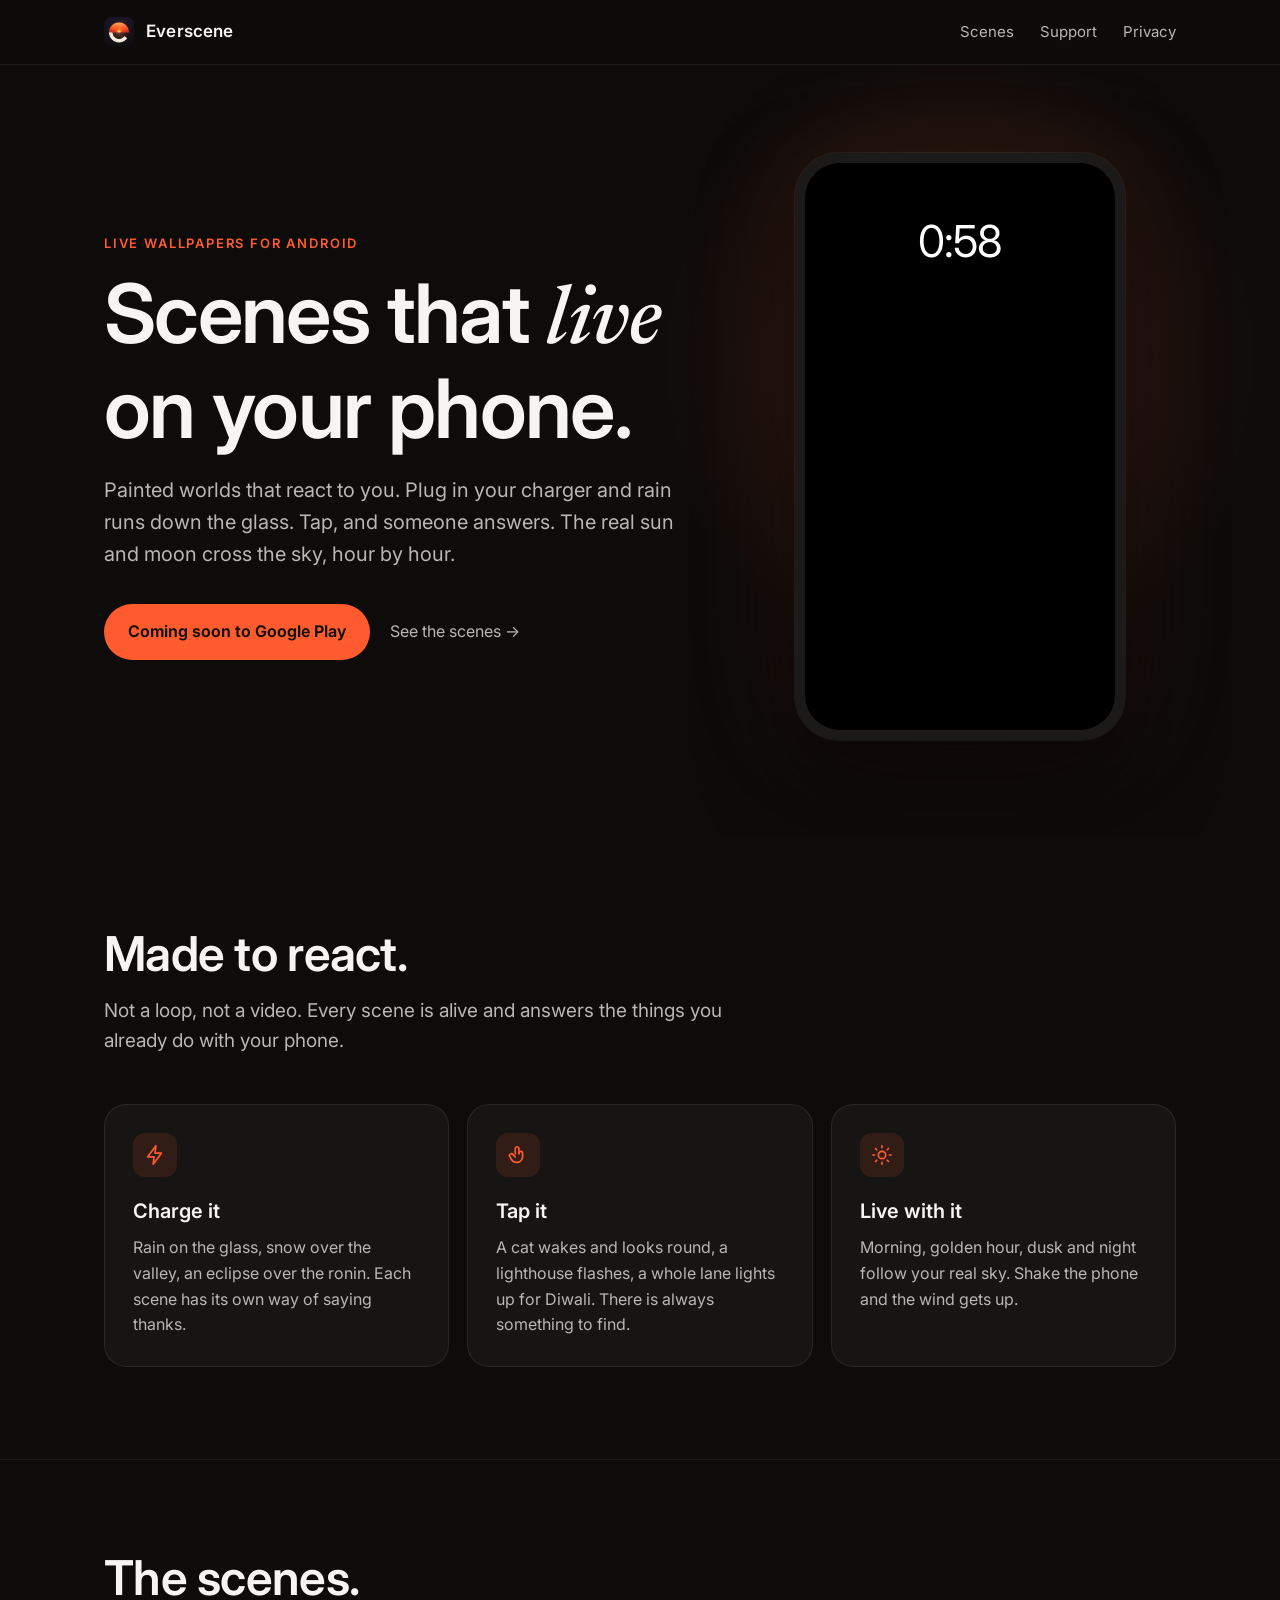
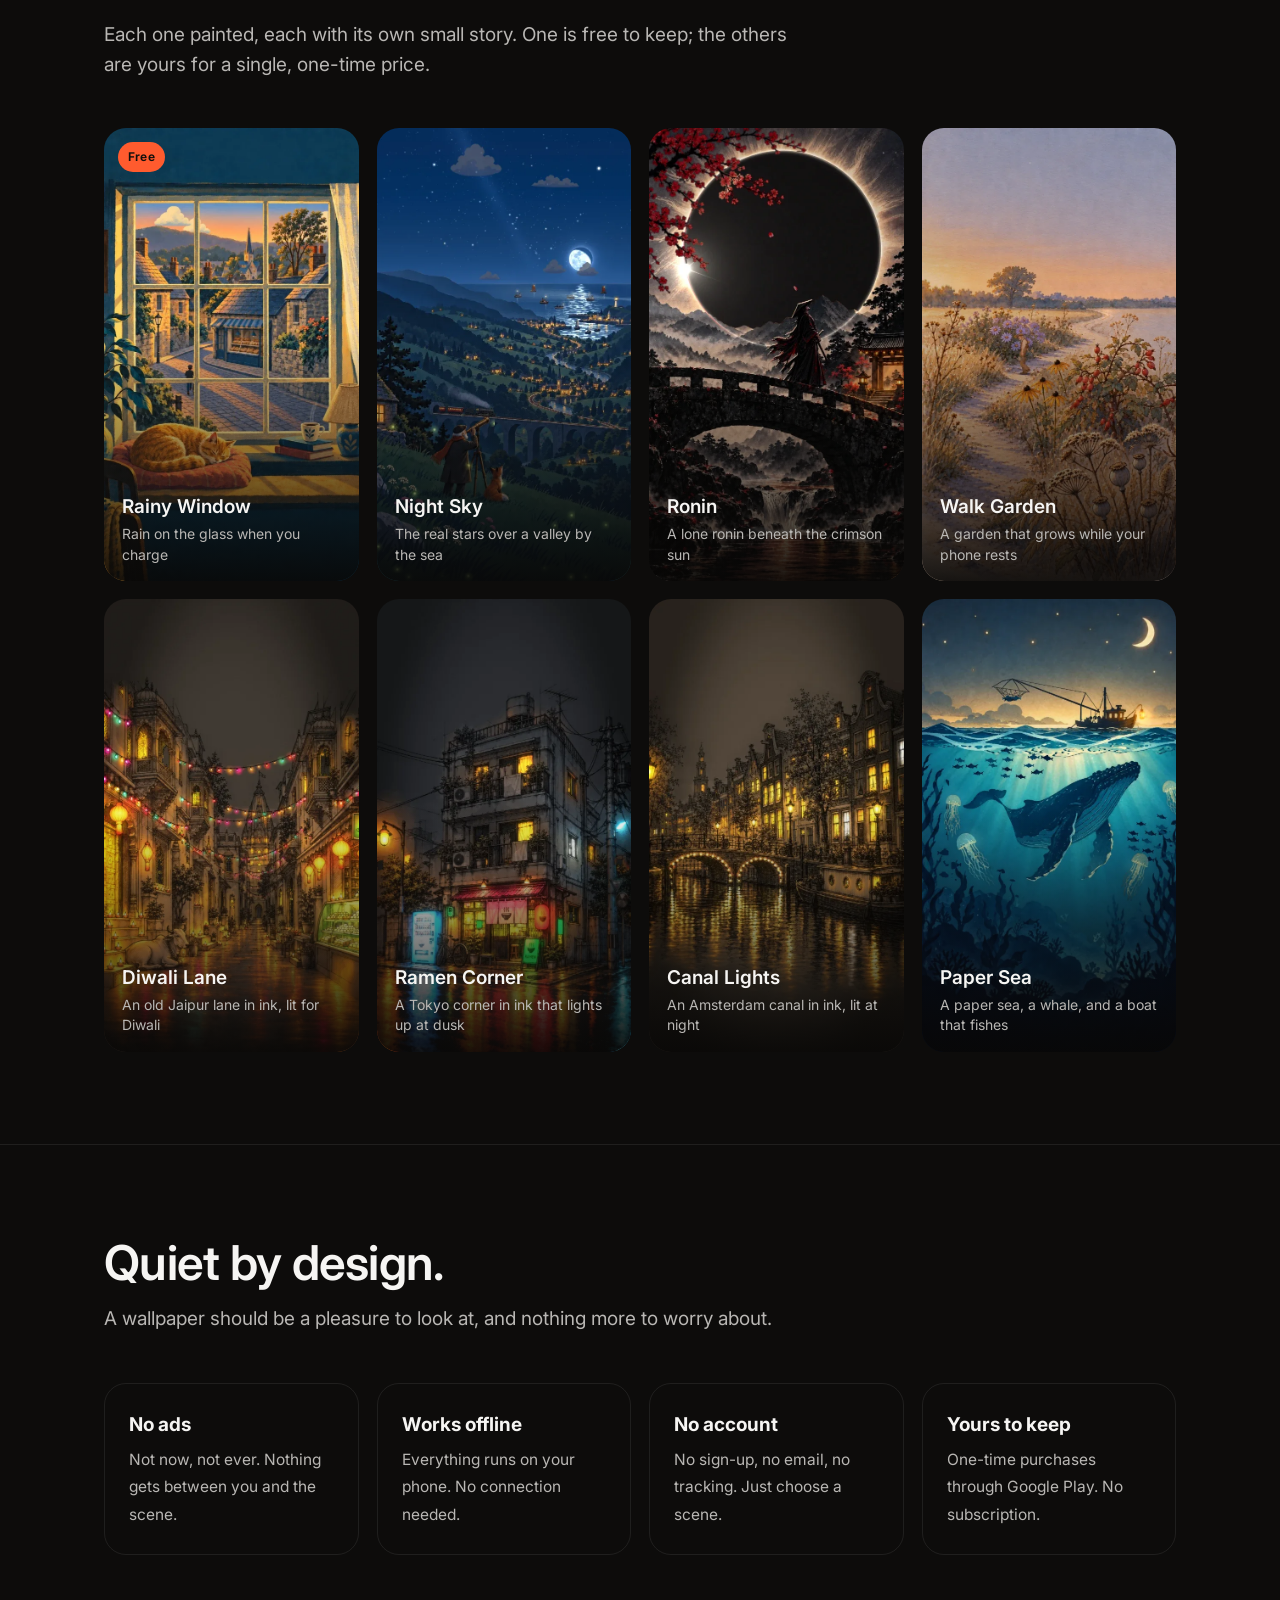
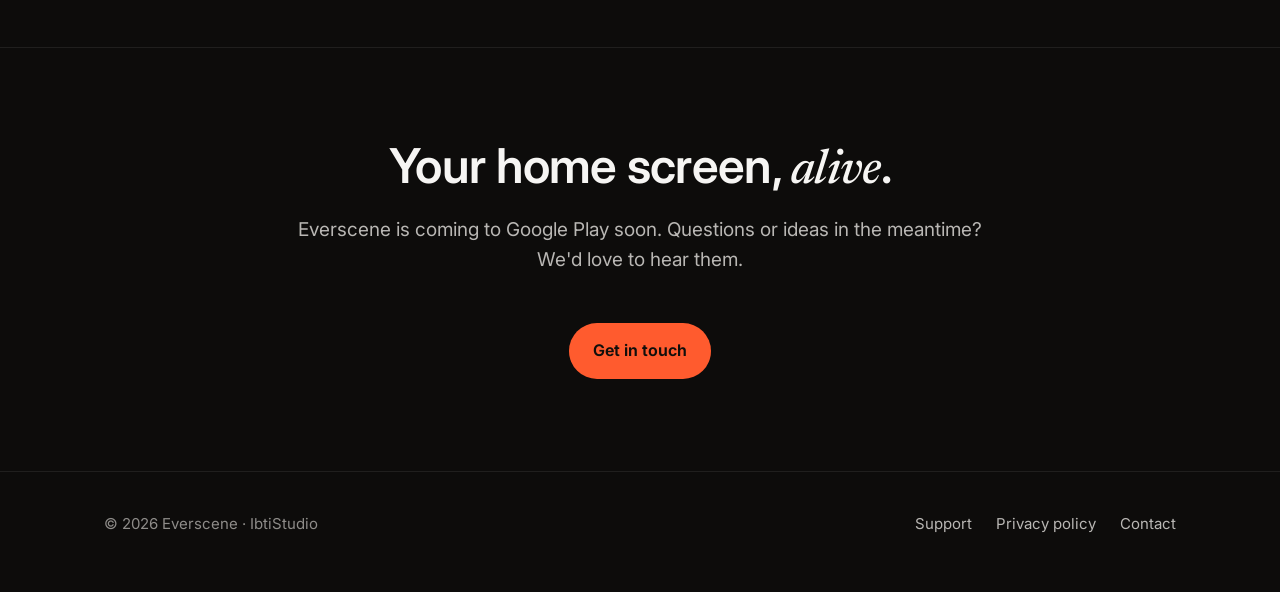
==== index.html @ d56812c7 "Everscene's website: home, privacy policy, support Co-Authored-By: Claude Opus 5.5 (1M context) <nor" ====
<!doctype html>
<html lang="en">
<head>
  <meta charset="utf-8">
  <meta name="viewport" content="width=device-width, initial-scale=1">
  <title>Everscene: Live Wallpapers that react to you</title>
  <meta name="description" content="Painted live wallpapers for Android that react to you: rain when you charge, the real sun and moon, characters who answer your taps. No ads, works offline, no account.">
  <meta name="theme-color" content="#0d0c0b">
  <link rel="icon" href="assets/favicon.png">
  <link rel="apple-touch-icon" href="assets/apple-touch-icon.png">
  <meta property="og:title" content="Everscene: Live Wallpapers">
  <meta property="og:description" content="Painted scenes that live on your phone and react to you. No ads, works offline, no account.">
  <meta property="og:image" content="assets/og.jpg">
  <meta property="og:type" content="website">
  <meta name="twitter:card" content="summary_large_image">
  <link rel="preload" href="assets/fonts/inter.woff2" as="font" type="font/woff2" crossorigin>
  <link rel="stylesheet" href="assets/site.css">
</head>
<body>
  <header class="top">
    <div class="wrap">
      <a class="brand" href="./"><img src="assets/icon-192.png" alt="">Everscene</a>
      <nav class="nav">
        <a href="#scenes">Scenes</a>
        <a href="support/">Support</a>
        <a href="privacy/">Privacy</a>
      </nav>
    </div>
  </header>

  <main>
    <div class="hero">
      <div class="wrap">
        <div>
          <p class="eyebrow">Live wallpapers for Android</p>
          <h1>Scenes that <span class="serif">live</span> on your phone.</h1>
          <p class="lede">Painted worlds that react to you. Plug in your charger and rain runs down the glass. Tap, and someone answers. The real sun and moon cross the sky, hour by hour.</p>
          <div class="cta">
            <span class="button soon" aria-disabled="true">Coming soon to Google Play</span>
            <a class="ghost" href="#scenes">See the scenes &rarr;</a>
          </div>
        </div>
        <div class="phone" aria-hidden="true">
          <div class="notch"></div>
          <div class="screen">
            <img src="assets/scenes/window.webp" alt="">
            <img src="assets/scenes/valley.webp" alt="">
            <img src="assets/scenes/ronin.webp" alt="">
            <img src="assets/scenes/festival.webp" alt="">
            <img src="assets/scenes/garden.webp" alt="">
            <img src="assets/scenes/canal.webp" alt="">
            <img src="assets/scenes/papersea.webp" alt="">
            <img src="assets/scenes/corner.webp" alt="">
          </div>
          <div class="clock">7:42</div>
        </div>
      </div>
    </div>

    <section>
      <div class="wrap">
        <h2 class="reveal">Made to react.</h2>
        <p class="sub reveal">Not a loop, not a video. Every scene is alive and answers the things you already do with your phone.</p>
        <div class="moments">
          <div class="moment reveal">
            <div class="icon"><svg viewBox="0 0 24 24"><path d="M13 2 4 14h7l-1 8 9-12h-7z"/></svg></div>
            <h3>Charge it</h3>
            <p>Rain on the glass, snow over the valley, an eclipse over the ronin. Each scene has its own way of saying thanks.</p>
          </div>
          <div class="moment reveal">
            <div class="icon"><svg viewBox="0 0 24 24"><path d="M9 11V5a2 2 0 0 1 4 0v6"/><path d="M13 10a2 2 0 0 1 4 0v4a6 6 0 0 1-6 6h-1a6 6 0 0 1-5.4-3.4L3 13.5a2 2 0 0 1 3.5-2L9 14"/></svg></div>
            <h3>Tap it</h3>
            <p>A cat wakes and looks round, a lighthouse flashes, a whole lane lights up for Diwali. There is always something to find.</p>
          </div>
          <div class="moment reveal">
            <div class="icon"><svg viewBox="0 0 24 24"><circle cx="12" cy="12" r="4"/><path d="M12 2v2M12 20v2M4.9 4.9l1.4 1.4M17.7 17.7l1.4 1.4M2 12h2M20 12h2M4.9 19.1l1.4-1.4M17.7 6.3l1.4-1.4"/></svg></div>
            <h3>Live with it</h3>
            <p>Morning, golden hour, dusk and night follow your real sky. Shake the phone and the wind gets up.</p>
          </div>
        </div>
      </div>
    </section>

    <section id="scenes">
      <div class="wrap">
        <h2 class="reveal">The scenes.</h2>
        <p class="sub reveal">Each one painted, each with its own small story. One is free to keep; the others are yours for a single, one-time price.</p>
        <div class="scenes">
          <figure class="scene reveal"><img src="assets/scenes/window.webp" alt="A cosy window seat on a rainy village street at golden hour" loading="lazy"><span class="tag">Free</span><figcaption class="cap"><strong>Rainy Window</strong><span>Rain on the glass when you charge</span></figcaption></figure>
          <figure class="scene reveal"><img src="assets/scenes/valley.webp" alt="A valley by the sea under the night sky" loading="lazy"><figcaption class="cap"><strong>Night Sky</strong><span>The real stars over a valley by the sea</span></figcaption></figure>
          <figure class="scene reveal"><img src="assets/scenes/ronin.webp" alt="A lone samurai beneath a crimson sun" loading="lazy"><figcaption class="cap"><strong>Ronin</strong><span>A lone ronin beneath the crimson sun</span></figcaption></figure>
          <figure class="scene reveal"><img src="assets/scenes/garden.webp" alt="A painted garden path in golden light" loading="lazy"><figcaption class="cap"><strong>Walk Garden</strong><span>A garden that grows while your phone rests</span></figcaption></figure>
          <figure class="scene reveal"><img src="assets/scenes/festival.webp" alt="An old Jaipur lane lit for Diwali" loading="lazy"><figcaption class="cap"><strong>Diwali Lane</strong><span>An old Jaipur lane in ink, lit for Diwali</span></figcaption></figure>
          <figure class="scene reveal"><img src="assets/scenes/corner.webp" alt="A Tokyo street corner at night" loading="lazy"><figcaption class="cap"><strong>Ramen Corner</strong><span>A Tokyo corner in ink that lights up at dusk</span></figcaption></figure>
          <figure class="scene reveal"><img src="assets/scenes/canal.webp" alt="An Amsterdam canal at night" loading="lazy"><figcaption class="cap"><strong>Canal Lights</strong><span>An Amsterdam canal in ink, lit at night</span></figcaption></figure>
          <figure class="scene reveal"><img src="assets/scenes/papersea.webp" alt="A paper-cut sea with a whale" loading="lazy"><figcaption class="cap"><strong>Paper Sea</strong><span>A paper sea, a whale, and a boat that fishes</span></figcaption></figure>
        </div>
      </div>
    </section>

    <section>
      <div class="wrap">
        <h2 class="reveal">Quiet by design.</h2>
        <p class="sub reveal">A wallpaper should be a pleasure to look at, and nothing more to worry about.</p>
        <div class="promises">
          <div class="promise reveal"><b>No ads</b><span>Not now, not ever. Nothing gets between you and the scene.</span></div>
          <div class="promise reveal"><b>Works offline</b><span>Everything runs on your phone. No connection needed.</span></div>
          <div class="promise reveal"><b>No account</b><span>No sign-up, no email, no tracking. Just choose a scene.</span></div>
          <div class="promise reveal"><b>Yours to keep</b><span>One-time purchases through Google Play. No subscription.</span></div>
        </div>
      </div>
    </section>

    <section class="closing">
      <div class="wrap">
        <h2 class="reveal">Your home screen, <span class="serif">alive</span>.</h2>
        <p class="sub reveal">Everscene is coming to Google Play soon. Questions or ideas in the meantime? We'd love to hear them.</p>
        <div class="cta reveal">
          <a class="button" href="mailto:reach.ibtisam@gmail.com">Get in touch</a>
        </div>
      </div>
    </section>
  </main>

  <footer>
    <div class="wrap">
      <span>&copy; 2026 Everscene &middot; IbtiStudio</span>
      <nav>
        <a href="support/">Support</a>
        <a href="privacy/">Privacy policy</a>
        <a href="mailto:reach.ibtisam@gmail.com">Contact</a>
      </nav>
    </div>
  </footer>

  <script>
    // gentle reveals as each part comes into view
    const io = new IntersectionObserver((es) => es.forEach((e) => { if (e.isIntersecting) { e.target.classList.add("in"); io.unobserve(e.target); } }), { threshold: 0.12 });
    document.querySelectorAll(".reveal").forEach((el) => io.observe(el));
    // the clock on the phone shows the real time
    const clock = document.querySelector(".clock");
    const tick = () => { const d = new Date(); clock.textContent = d.getHours() + ":" + String(d.getMinutes()).padStart(2, "0"); };
    tick(); setInterval(tick, 15000);
  </script>
</body>
</html>
---- assets/site.css ----
/* Everscene: warm near-black ink, paper-white words, one warm light (Ember) for the one thing to do. */
@font-face { font-family: "Inter"; src: url("fonts/inter.woff2") format("woff2"); font-weight: 100 900; font-display: swap; }
@font-face { font-family: "Newsreader"; src: url("fonts/newsreader_italic.woff2") format("woff2"); font-style: italic; font-weight: 200 800; font-display: swap; }

:root {
  --bg: #0d0c0b;
  --surface: #161513;
  --raised: #1f1e1c;
  --hairline: rgba(255, 255, 255, 0.08);
  --text: #f6f5f3;
  --text2: #b9b7b4;
  --text3: #8e8c89;
  --ember: #ff5b2e;
  --ink: #110f0c;
  --radius: 22px;
  --max: 1120px;
}

* { box-sizing: border-box; }
html { -webkit-text-size-adjust: 100%; scroll-behavior: smooth; }
body {
  margin: 0;
  background: var(--bg);
  color: var(--text);
  font-family: "Inter", system-ui, -apple-system, "Segoe UI", sans-serif;
  font-size: 17px;
  line-height: 1.6;
  -webkit-font-smoothing: antialiased;
}
img { display: block; max-width: 100%; }
a { color: var(--text); text-decoration-color: rgba(255, 91, 46, 0.6); text-underline-offset: 3px; }
a:hover { color: var(--ember); }
.wrap { max-width: var(--max); margin: 0 auto; padding: 0 24px; }
.serif { font-family: "Newsreader", Georgia, serif; font-style: italic; font-weight: 400; }

/* ---- header ---- */
.top {
  position: sticky; top: 0; z-index: 10;
  background: rgba(13, 12, 11, 0.72);
  backdrop-filter: blur(14px); -webkit-backdrop-filter: blur(14px);
  border-bottom: 1px solid var(--hairline);
}
.top .wrap { display: flex; align-items: center; justify-content: space-between; height: 64px; }
.brand { display: flex; align-items: center; gap: 12px; text-decoration: none; font-weight: 600; letter-spacing: 0.01em; }
.brand img { width: 30px; height: 30px; border-radius: 8px; }
.nav { display: flex; gap: 26px; font-size: 15px; }
.nav a { color: var(--text2); text-decoration: none; }
.nav a:hover { color: var(--text); }

/* ---- hero ---- */
.hero { position: relative; overflow: hidden; padding: 88px 0 96px; }
.hero::before {
  content: ""; position: absolute; inset: -20% -10% auto auto; width: 70vw; height: 70vw; max-width: 900px; max-height: 900px;
  background: radial-gradient(closest-side, rgba(255, 91, 46, 0.16), rgba(255, 91, 46, 0) 70%);
  pointer-events: none;
}
.hero .wrap { display: grid; grid-template-columns: 1.15fr 0.85fr; gap: 56px; align-items: center; position: relative; }
.eyebrow { color: var(--ember); font-size: 13px; font-weight: 600; letter-spacing: 0.14em; text-transform: uppercase; margin: 0 0 18px; }
h1 { font-size: clamp(44px, 6.4vw, 82px); line-height: 1.02; letter-spacing: -0.02em; margin: 0 0 24px; font-weight: 600; }
h1 .serif { font-weight: 400; letter-spacing: -0.01em; color: var(--text); }
.lede { font-size: 20px; color: var(--text2); max-width: 30em; margin: 0 0 34px; }
.cta { display: flex; flex-wrap: wrap; gap: 14px; align-items: center; }
.button {
  display: inline-flex; align-items: center; gap: 10px;
  background: var(--ember); color: var(--ink); font-weight: 650; text-decoration: none;
  padding: 15px 24px; border-radius: 999px; font-size: 16px;
}
.button:hover { color: var(--ink); filter: brightness(1.06); }
.button.soon { cursor: default; }
.ghost { color: var(--text2); text-decoration: none; padding: 15px 6px; font-size: 16px; }
.ghost:hover { color: var(--text); }

/* the phone, its scenes crossfading as if alive */
.phone {
  justify-self: center;
  width: min(330px, 78vw); aspect-ratio: 600 / 1067;
  border-radius: 44px; padding: 10px; background: #1b1a18;
  box-shadow: 0 0 0 1px rgba(255, 255, 255, 0.06), 0 40px 90px rgba(0, 0, 0, 0.6), 0 0 120px rgba(255, 91, 46, 0.12);
  position: relative;
}
.screen { position: relative; width: 100%; height: 100%; border-radius: 35px; overflow: hidden; background: #000; }
.screen img { position: absolute; inset: 0; width: 100%; height: 100%; object-fit: cover; opacity: 0; animation: scenes 32s infinite; }
.screen img:nth-child(1) { animation-delay: 0s; }
.screen img:nth-child(2) { animation-delay: 4s; }
.screen img:nth-child(3) { animation-delay: 8s; }
.screen img:nth-child(4) { animation-delay: 12s; }
.screen img:nth-child(5) { animation-delay: 16s; }
.screen img:nth-child(6) { animation-delay: 20s; }
.screen img:nth-child(7) { animation-delay: 24s; }
.screen img:nth-child(8) { animation-delay: 28s; }
@keyframes scenes {
  0% { opacity: 0; transform: scale(1.06); }
  3% { opacity: 1; }
  12.5% { opacity: 1; }
  16% { opacity: 0; transform: scale(1); }
  100% { opacity: 0; }
}
.clock { position: absolute; top: 9%; left: 0; right: 0; text-align: center; font-weight: 300; font-size: 44px; letter-spacing: -0.02em; color: #fff; text-shadow: 0 2px 20px rgba(0, 0, 0, 0.45); }
.notch { position: absolute; top: 18px; left: 50%; width: 76px; height: 22px; transform: translateX(-50%); background: #000; border-radius: 12px; z-index: 2; }

/* ---- sections ---- */
section { padding: 92px 0; }
section + section { border-top: 1px solid var(--hairline); }
h2 { font-size: clamp(32px, 4vw, 48px); line-height: 1.08; letter-spacing: -0.015em; margin: 0 0 16px; font-weight: 600; }
.sub { color: var(--text2); font-size: 19px; max-width: 36em; margin: 0 0 48px; }

/* the reacting moments */
.moments { display: grid; grid-template-columns: repeat(3, 1fr); gap: 18px; }
.moment { background: var(--surface); border: 1px solid var(--hairline); border-radius: var(--radius); padding: 28px; }
.moment .icon { width: 44px; height: 44px; border-radius: 12px; background: rgba(255, 91, 46, 0.12); display: grid; place-items: center; margin-bottom: 18px; }
.moment .icon svg { width: 22px; height: 22px; stroke: var(--ember); fill: none; stroke-width: 1.8; stroke-linecap: round; stroke-linejoin: round; }
.moment h3 { margin: 0 0 8px; font-size: 20px; font-weight: 600; }
.moment p { margin: 0; color: var(--text2); font-size: 16px; }

/* the scenes */
.scenes { display: grid; grid-template-columns: repeat(4, 1fr); gap: 18px; }
.scene { margin: 0; position: relative; border-radius: var(--radius); overflow: hidden; background: var(--surface); aspect-ratio: 600 / 1067; isolation: isolate; }
.scene img { width: 100%; height: 100%; object-fit: cover; transition: transform 1.2s cubic-bezier(.2,.7,.2,1); }
.scene:hover img { transform: scale(1.05); }
.scene::after { content: ""; position: absolute; inset: 0; background: linear-gradient(to top, rgba(8, 7, 6, 0.92) 0%, rgba(8, 7, 6, 0.35) 34%, rgba(8, 7, 6, 0) 55%); z-index: 1; }
.scene .cap { position: absolute; left: 18px; right: 18px; bottom: 16px; z-index: 2; }
.scene .cap strong { display: block; font-size: 19px; font-weight: 600; }
.scene .cap span { display: block; color: var(--text2); font-size: 14px; line-height: 1.45; margin-top: 2px; }
.scene .tag { position: absolute; top: 14px; left: 14px; z-index: 2; font-size: 12px; font-weight: 650; padding: 5px 10px; border-radius: 999px; background: var(--ember); color: var(--ink); letter-spacing: 0.02em; }

/* the promises */
.promises { display: grid; grid-template-columns: repeat(4, 1fr); gap: 18px; }
.promise { padding: 26px 24px; border-radius: var(--radius); border: 1px solid var(--hairline); }
.promise b { display: block; font-size: 19px; margin-bottom: 6px; }
.promise span { color: var(--text2); font-size: 15.5px; }

/* the closing */
.closing { text-align: center; }
.closing h2 { max-width: 16em; margin-left: auto; margin-right: auto; }
.closing .sub { margin-left: auto; margin-right: auto; }
.closing .cta { justify-content: center; }

/* ---- documents (privacy, support) ---- */
.doc { padding: 72px 0 96px; }
.doc .wrap { max-width: 760px; }
.doc h1 { font-size: clamp(38px, 5vw, 56px); margin-bottom: 10px; }
.doc .meta { color: var(--text3); font-size: 15px; margin: 0 0 40px; }
.doc h2 { font-size: 24px; margin: 44px 0 10px; letter-spacing: -0.005em; }
.doc p, .doc li { color: var(--text2); }
.doc strong { color: var(--text); font-weight: 600; }
.doc ul { padding-left: 1.2em; }
.doc li { margin: 6px 0; }
.summary { background: var(--surface); border: 1px solid var(--hairline); border-radius: var(--radius); padding: 24px 28px; margin: 0 0 8px; }
.summary ul { margin: 8px 0 0; }
.faq details { border-top: 1px solid var(--hairline); padding: 18px 0; }
.faq details:last-child { border-bottom: 1px solid var(--hairline); }
.faq summary { cursor: pointer; font-weight: 600; color: var(--text); font-size: 18px; list-style: none; display: flex; justify-content: space-between; gap: 16px; }
.faq summary::-webkit-details-marker { display: none; }
.faq summary::after { content: "+"; color: var(--ember); font-weight: 400; font-size: 22px; line-height: 1; }
.faq details[open] summary::after { content: "–"; }
.faq details p { margin: 12px 0 0; }
.mail { display: inline-flex; margin-top: 8px; }

/* ---- footer ---- */
footer { border-top: 1px solid var(--hairline); padding: 40px 0 56px; color: var(--text3); font-size: 15px; }
footer .wrap { display: flex; flex-wrap: wrap; gap: 18px 32px; justify-content: space-between; align-items: center; }
footer nav { display: flex; gap: 24px; }
footer a { color: var(--text2); text-decoration: none; }
footer a:hover { color: var(--text); }

/* ---- motion: gentle reveals ---- */
.reveal { opacity: 0; transform: translateY(18px); transition: opacity 0.9s ease, transform 0.9s cubic-bezier(.2,.7,.2,1); }
.reveal.in { opacity: 1; transform: none; }

@media (prefers-reduced-motion: reduce) {
  .screen img { animation: none; }
  .screen img:first-child { opacity: 1; }
  .reveal { opacity: 1; transform: none; transition: none; }
  .scene img { transition: none; }
}

/* ---- small screens ---- */
@media (max-width: 900px) {
  .hero { padding: 56px 0 72px; }
  .hero .wrap { grid-template-columns: 1fr; gap: 56px; }
  .moments { grid-template-columns: 1fr; }
  .scenes { grid-template-columns: repeat(2, 1fr); gap: 12px; }
  .promises { grid-template-columns: repeat(2, 1fr); }
  section { padding: 72px 0; }
}
@media (max-width: 560px) {
  body { font-size: 16px; }
  .wrap { padding: 0 16px; }
  .nav { gap: 18px; font-size: 14px; }
  .lede { font-size: 18px; }
  .promises { grid-template-columns: 1fr; }
  .scene .cap span { display: none; }
  .scene .cap strong { font-size: 16px; }
}
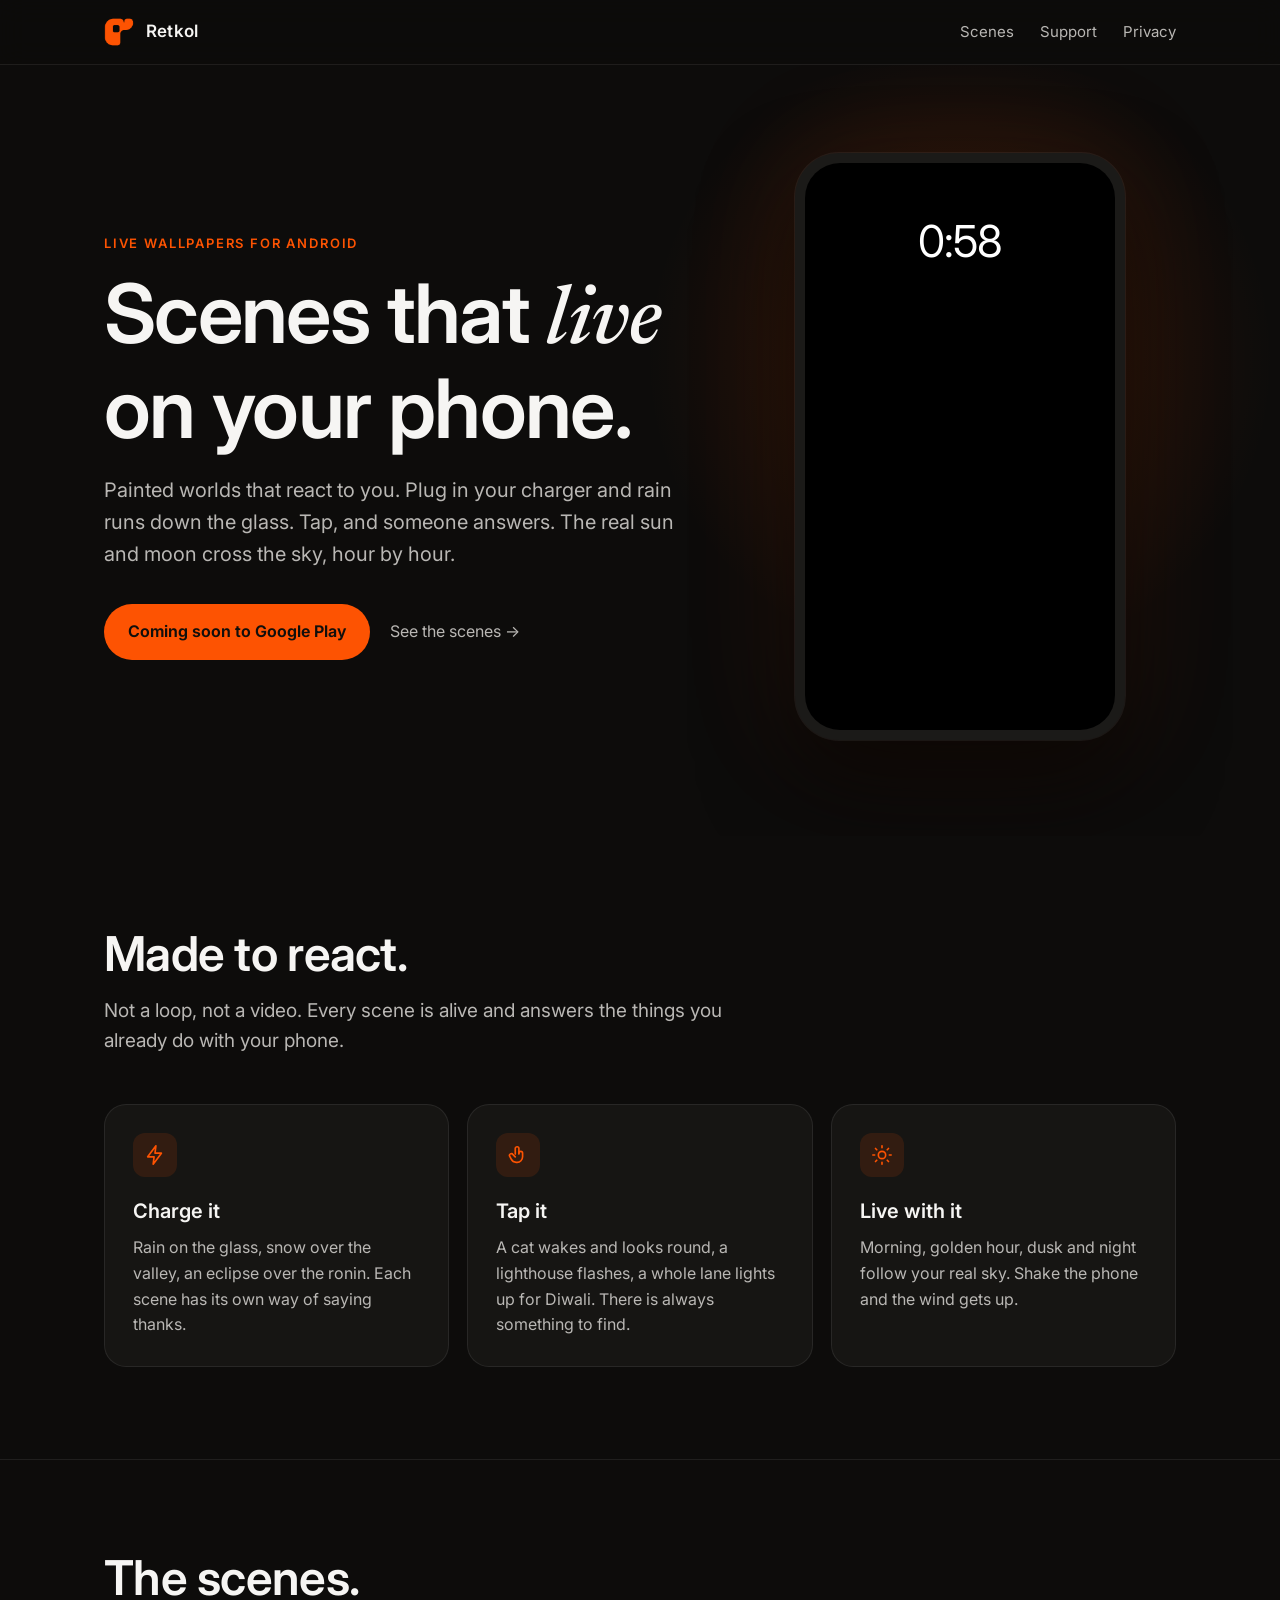
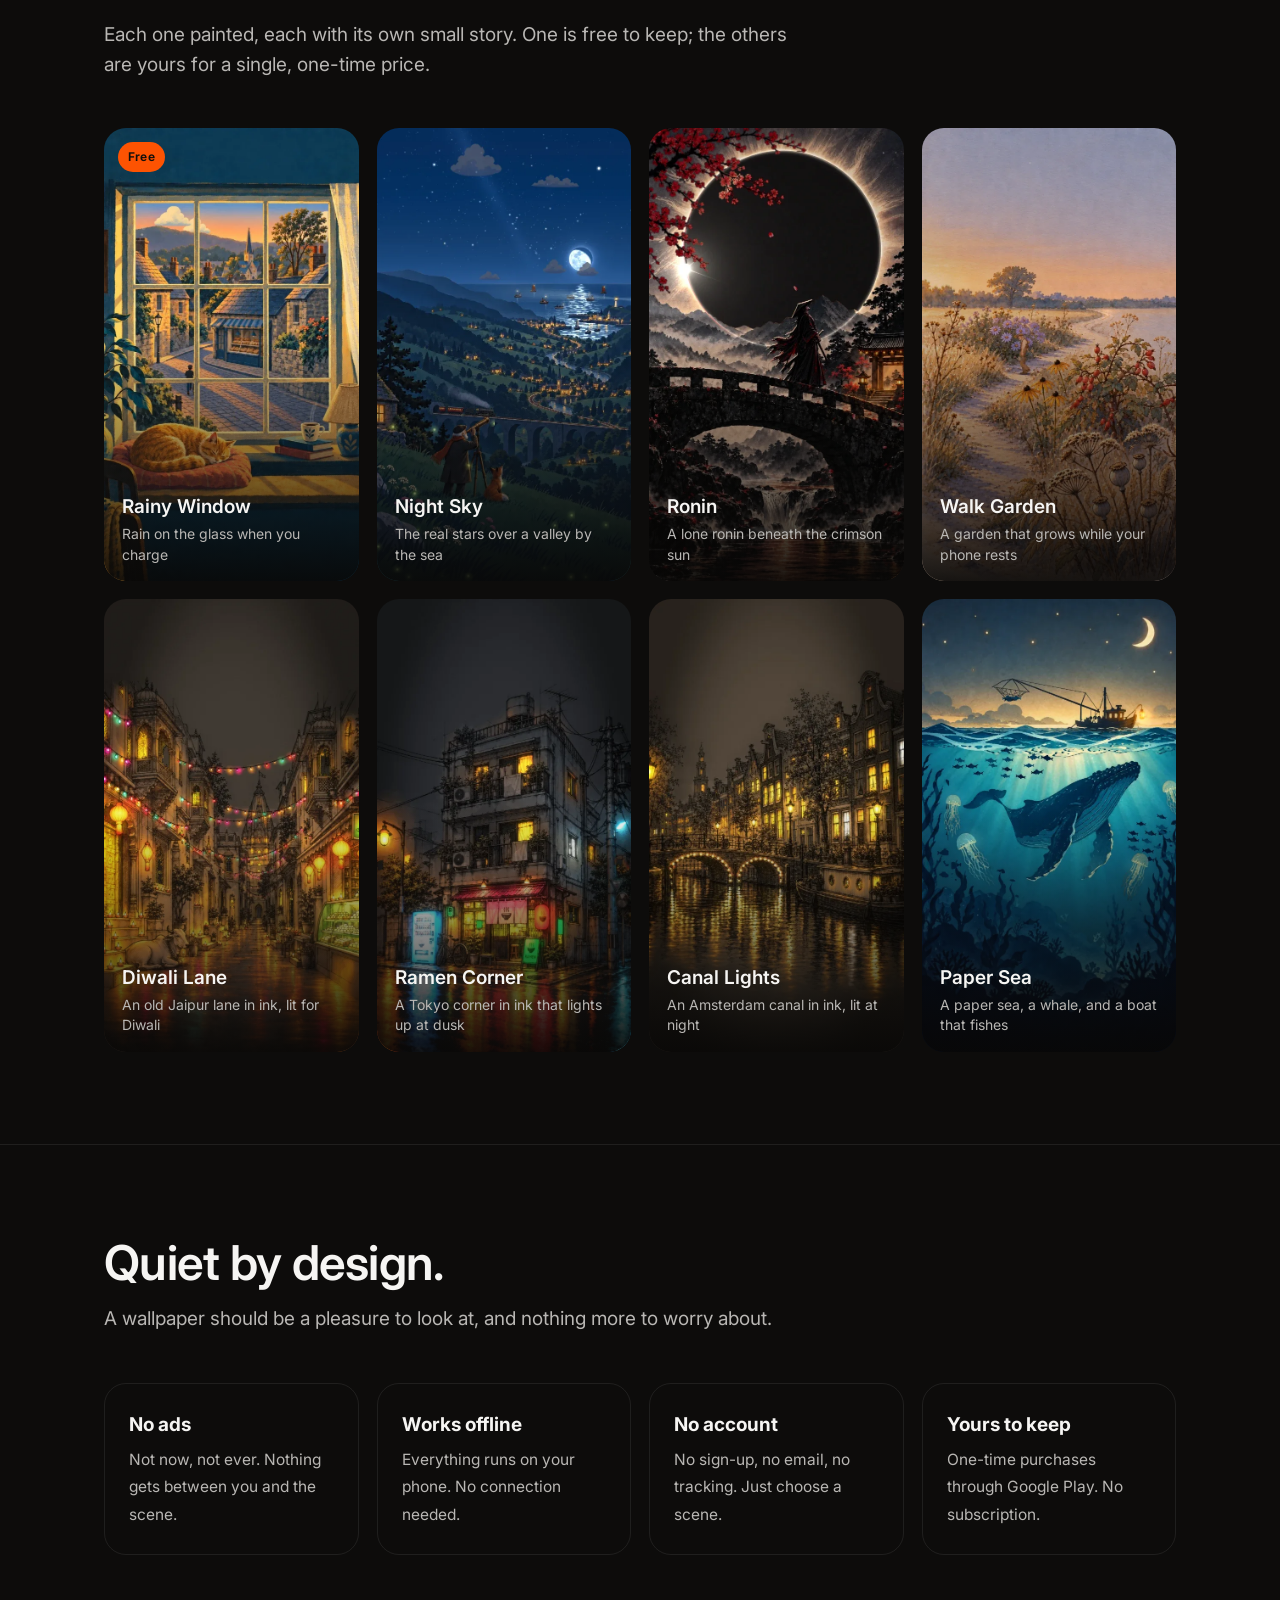
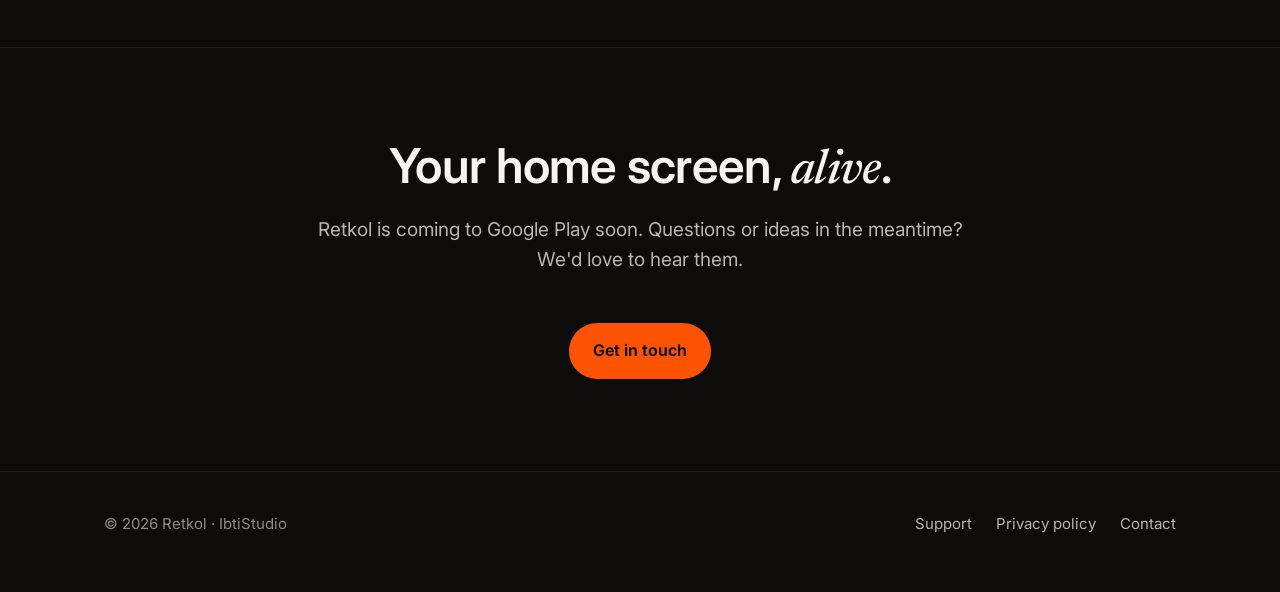
==== commit adc51ced: "The site as Retkol: the name throughout, the orange r for the icons (favicon.svg added), the accent " ====
--- a/index.html
+++ b/index.html
@@ -3,12 +3,13 @@
 <head>
   <meta charset="utf-8">
   <meta name="viewport" content="width=device-width, initial-scale=1">
-  <title>Everscene: Live Wallpapers that react to you</title>
+  <title>Retkol: Live Wallpapers that react to you</title>
   <meta name="description" content="Painted live wallpapers for Android that react to you: rain when you charge, the real sun and moon, characters who answer your taps. No ads, works offline, no account.">
   <meta name="theme-color" content="#0d0c0b">
-  <link rel="icon" href="assets/favicon.png">
+  <link rel="icon" href="assets/favicon.svg" type="image/svg+xml">
+  <link rel="icon" href="assets/favicon.png" type="image/png">
   <link rel="apple-touch-icon" href="assets/apple-touch-icon.png">
-  <meta property="og:title" content="Everscene: Live Wallpapers">
+  <meta property="og:title" content="Retkol: Live Wallpapers">
   <meta property="og:description" content="Painted scenes that live on your phone and react to you. No ads, works offline, no account.">
   <meta property="og:image" content="assets/og.jpg">
   <meta property="og:type" content="website">
@@ -19,7 +20,7 @@
 <body>
   <header class="top">
     <div class="wrap">
-      <a class="brand" href="./"><img src="assets/icon-192.png" alt="">Everscene</a>
+      <a class="brand" href="./"><img src="assets/icon-192.png" alt="">Retkol</a>
       <nav class="nav">
         <a href="#scenes">Scenes</a>
         <a href="support/">Support</a>
@@ -114,7 +115,7 @@
     <section class="closing">
       <div class="wrap">
         <h2 class="reveal">Your home screen, <span class="serif">alive</span>.</h2>
-        <p class="sub reveal">Everscene is coming to Google Play soon. Questions or ideas in the meantime? We'd love to hear them.</p>
+        <p class="sub reveal">Retkol is coming to Google Play soon. Questions or ideas in the meantime? We'd love to hear them.</p>
         <div class="cta reveal">
           <a class="button" href="mailto:reach.ibtisam@gmail.com">Get in touch</a>
         </div>
@@ -124,7 +125,7 @@
 
   <footer>
     <div class="wrap">
-      <span>&copy; 2026 Everscene &middot; IbtiStudio</span>
+      <span>&copy; 2026 Retkol &middot; IbtiStudio</span>
       <nav>
         <a href="support/">Support</a>
         <a href="privacy/">Privacy policy</a>
--- a/assets/site.css
+++ b/assets/site.css
@@ -1,4 +1,4 @@
-/* Everscene: warm near-black ink, paper-white words, one warm light (Ember) for the one thing to do. */
+/* Retkol: warm near-black ink, paper-white words, one warm light (Ember, the logo's orange) for the one thing to do. */
 @font-face { font-family: "Inter"; src: url("fonts/inter.woff2") format("woff2"); font-weight: 100 900; font-display: swap; }
 @font-face { font-family: "Newsreader"; src: url("fonts/newsreader_italic.woff2") format("woff2"); font-style: italic; font-weight: 200 800; font-display: swap; }
 
@@ -10,7 +10,7 @@
   --text: #f6f5f3;
   --text2: #b9b7b4;
   --text3: #8e8c89;
-  --ember: #ff5b2e;
+  --ember: #fd5302;
   --ink: #110f0c;
   --radius: 22px;
   --max: 1120px;
@@ -28,7 +28,7 @@
   -webkit-font-smoothing: antialiased;
 }
 img { display: block; max-width: 100%; }
-a { color: var(--text); text-decoration-color: rgba(255, 91, 46, 0.6); text-underline-offset: 3px; }
+a { color: var(--text); text-decoration-color: rgba(253, 83, 2, 0.6); text-underline-offset: 3px; }
 a:hover { color: var(--ember); }
 .wrap { max-width: var(--max); margin: 0 auto; padding: 0 24px; }
 .serif { font-family: "Newsreader", Georgia, serif; font-style: italic; font-weight: 400; }
@@ -51,7 +51,7 @@
 .hero { position: relative; overflow: hidden; padding: 88px 0 96px; }
 .hero::before {
   content: ""; position: absolute; inset: -20% -10% auto auto; width: 70vw; height: 70vw; max-width: 900px; max-height: 900px;
-  background: radial-gradient(closest-side, rgba(255, 91, 46, 0.16), rgba(255, 91, 46, 0) 70%);
+  background: radial-gradient(closest-side, rgba(253, 83, 2, 0.16), rgba(253, 83, 2, 0) 70%);
   pointer-events: none;
 }
 .hero .wrap { display: grid; grid-template-columns: 1.15fr 0.85fr; gap: 56px; align-items: center; position: relative; }
@@ -75,7 +75,7 @@
   justify-self: center;
   width: min(330px, 78vw); aspect-ratio: 600 / 1067;
   border-radius: 44px; padding: 10px; background: #1b1a18;
-  box-shadow: 0 0 0 1px rgba(255, 255, 255, 0.06), 0 40px 90px rgba(0, 0, 0, 0.6), 0 0 120px rgba(255, 91, 46, 0.12);
+  box-shadow: 0 0 0 1px rgba(255, 255, 255, 0.06), 0 40px 90px rgba(0, 0, 0, 0.6), 0 0 120px rgba(253, 83, 2, 0.12);
   position: relative;
 }
 .screen { position: relative; width: 100%; height: 100%; border-radius: 35px; overflow: hidden; background: #000; }
@@ -107,7 +107,7 @@
 /* the reacting moments */
 .moments { display: grid; grid-template-columns: repeat(3, 1fr); gap: 18px; }
 .moment { background: var(--surface); border: 1px solid var(--hairline); border-radius: var(--radius); padding: 28px; }
-.moment .icon { width: 44px; height: 44px; border-radius: 12px; background: rgba(255, 91, 46, 0.12); display: grid; place-items: center; margin-bottom: 18px; }
+.moment .icon { width: 44px; height: 44px; border-radius: 12px; background: rgba(253, 83, 2, 0.12); display: grid; place-items: center; margin-bottom: 18px; }
 .moment .icon svg { width: 22px; height: 22px; stroke: var(--ember); fill: none; stroke-width: 1.8; stroke-linecap: round; stroke-linejoin: round; }
 .moment h3 { margin: 0 0 8px; font-size: 20px; font-weight: 600; }
 .moment p { margin: 0; color: var(--text2); font-size: 16px; }
